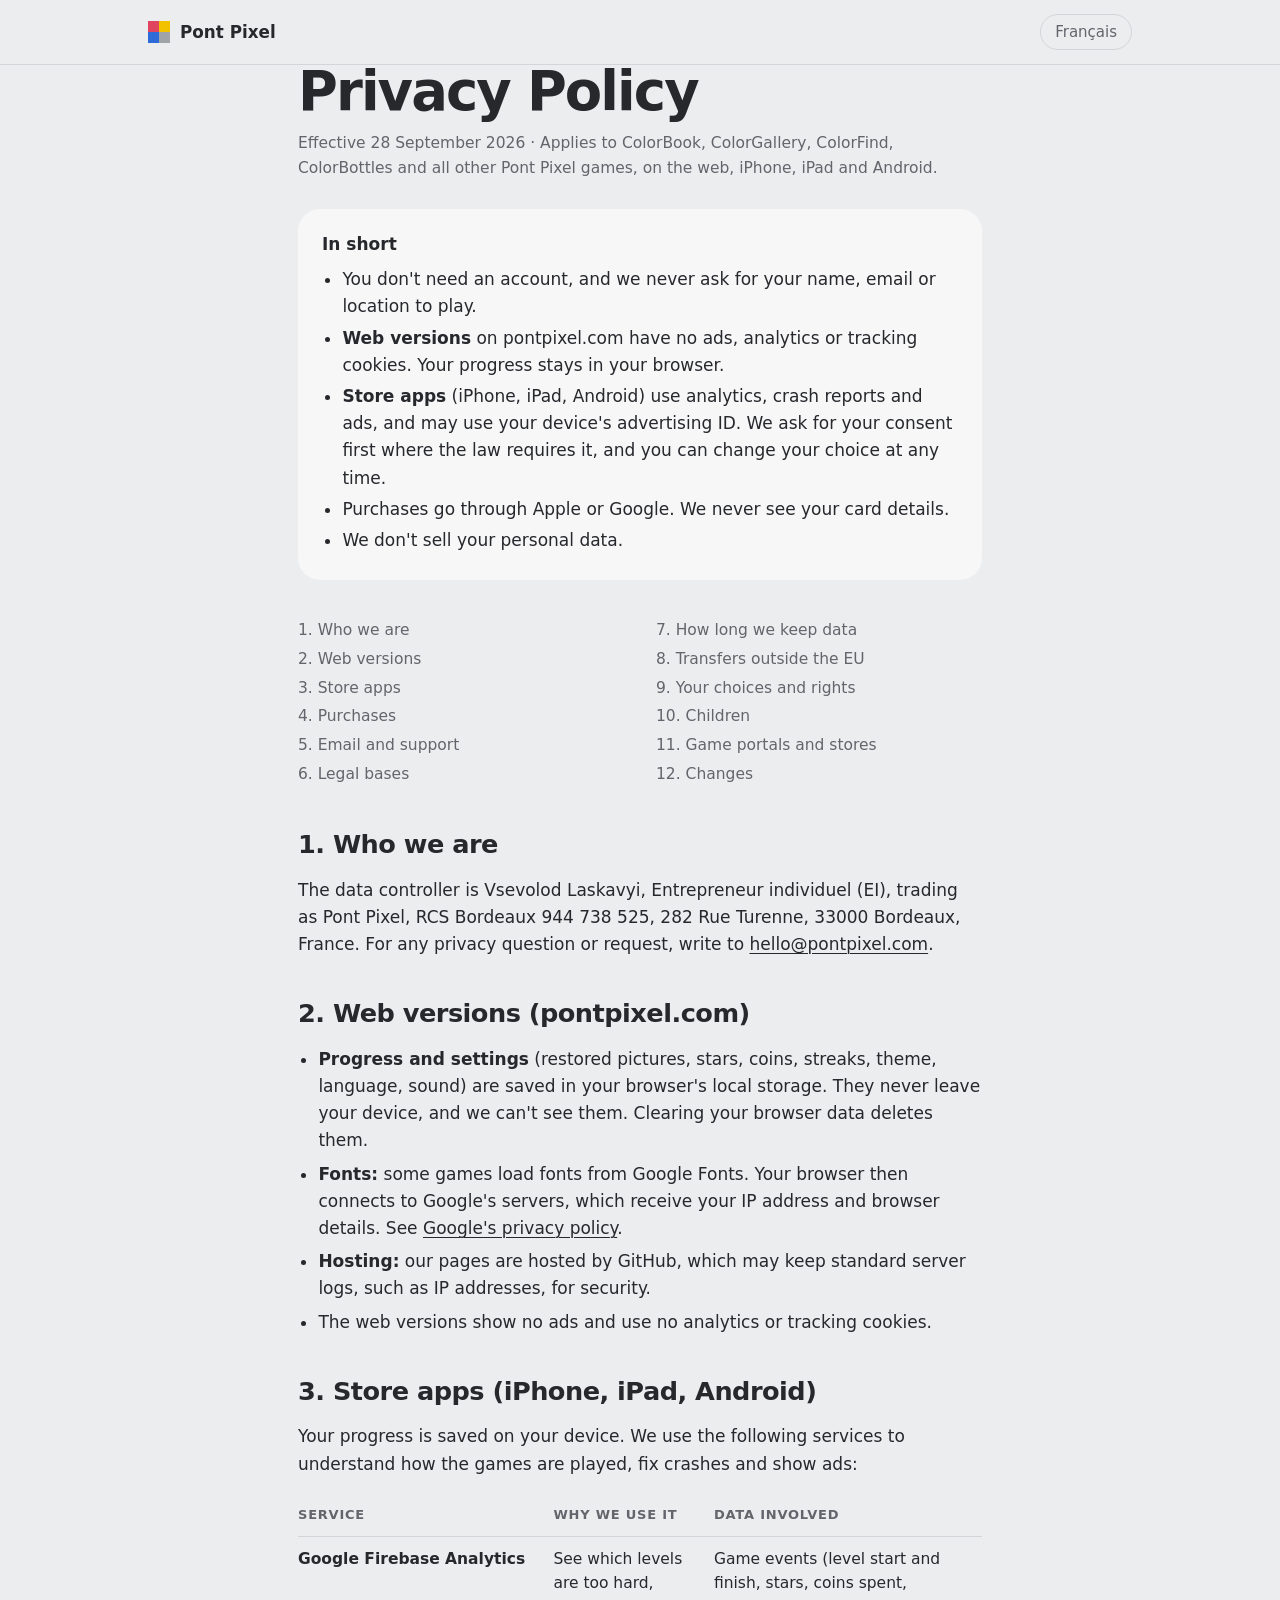
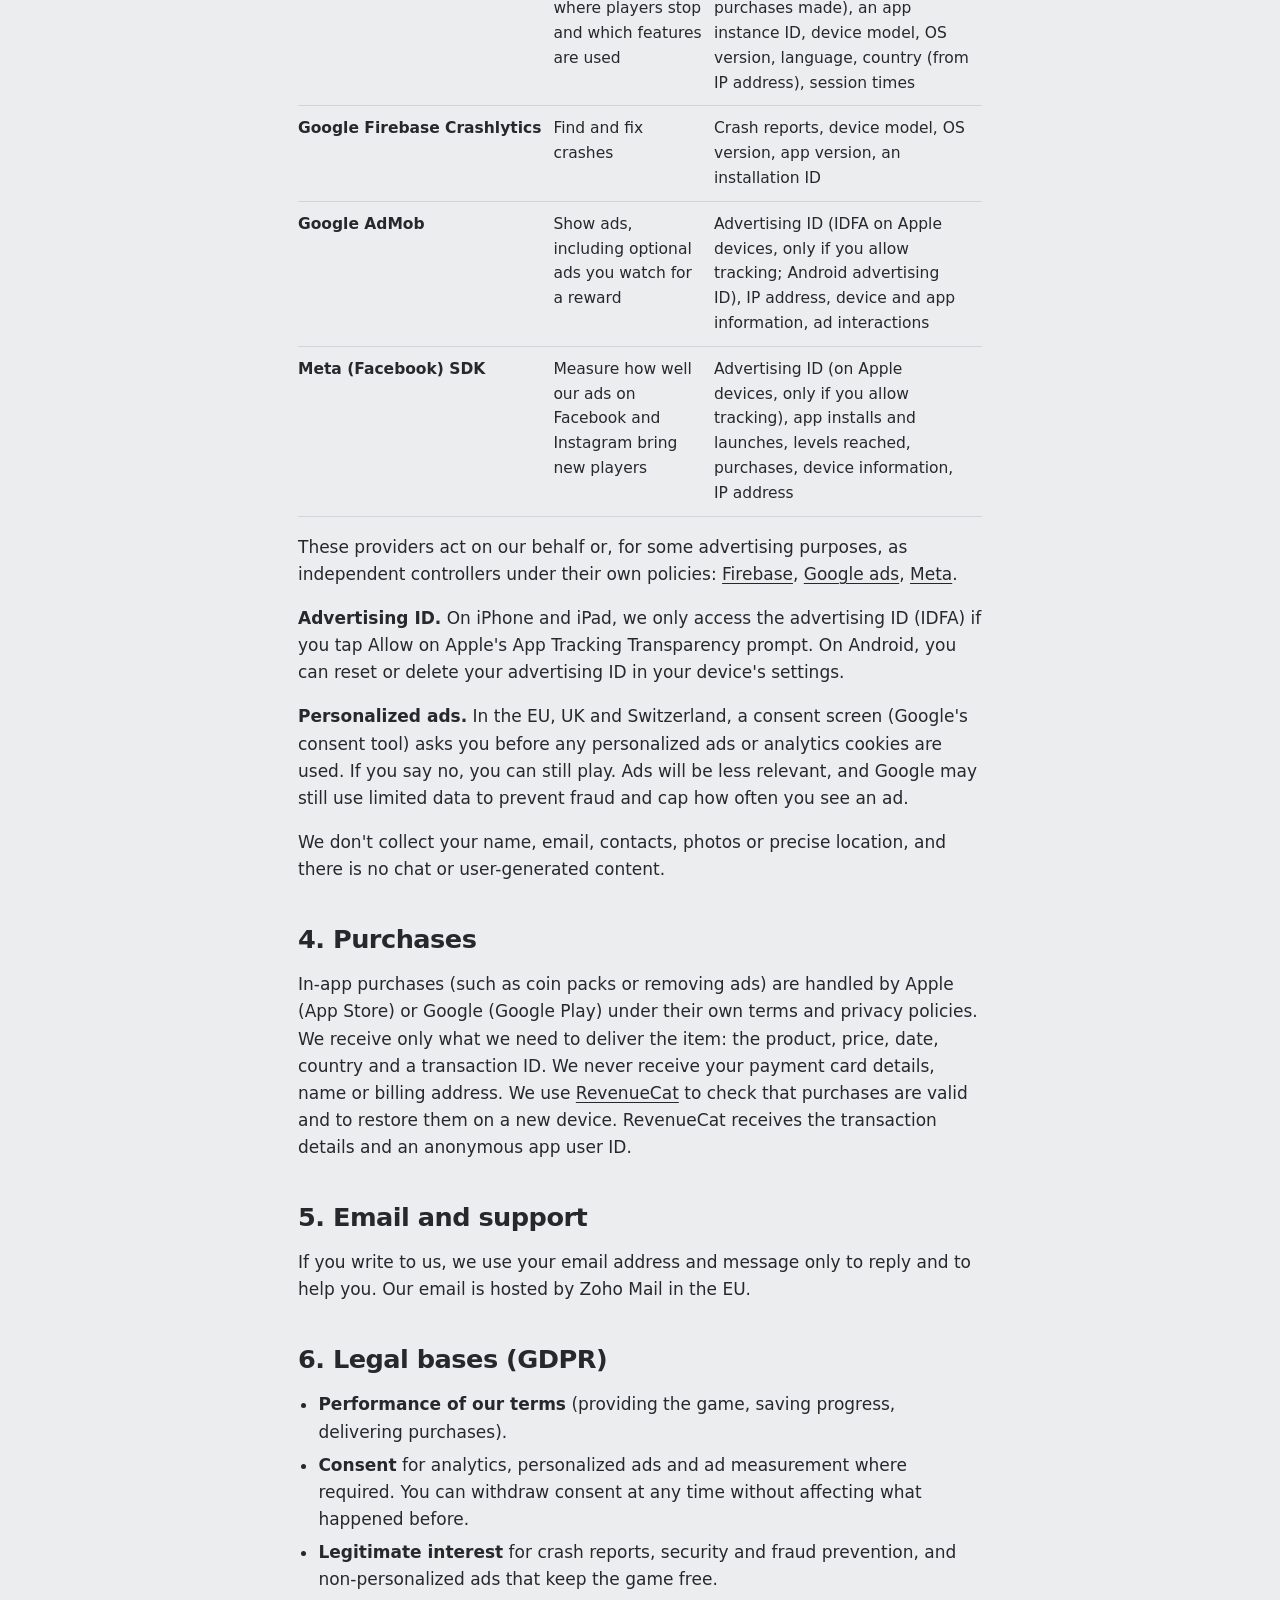
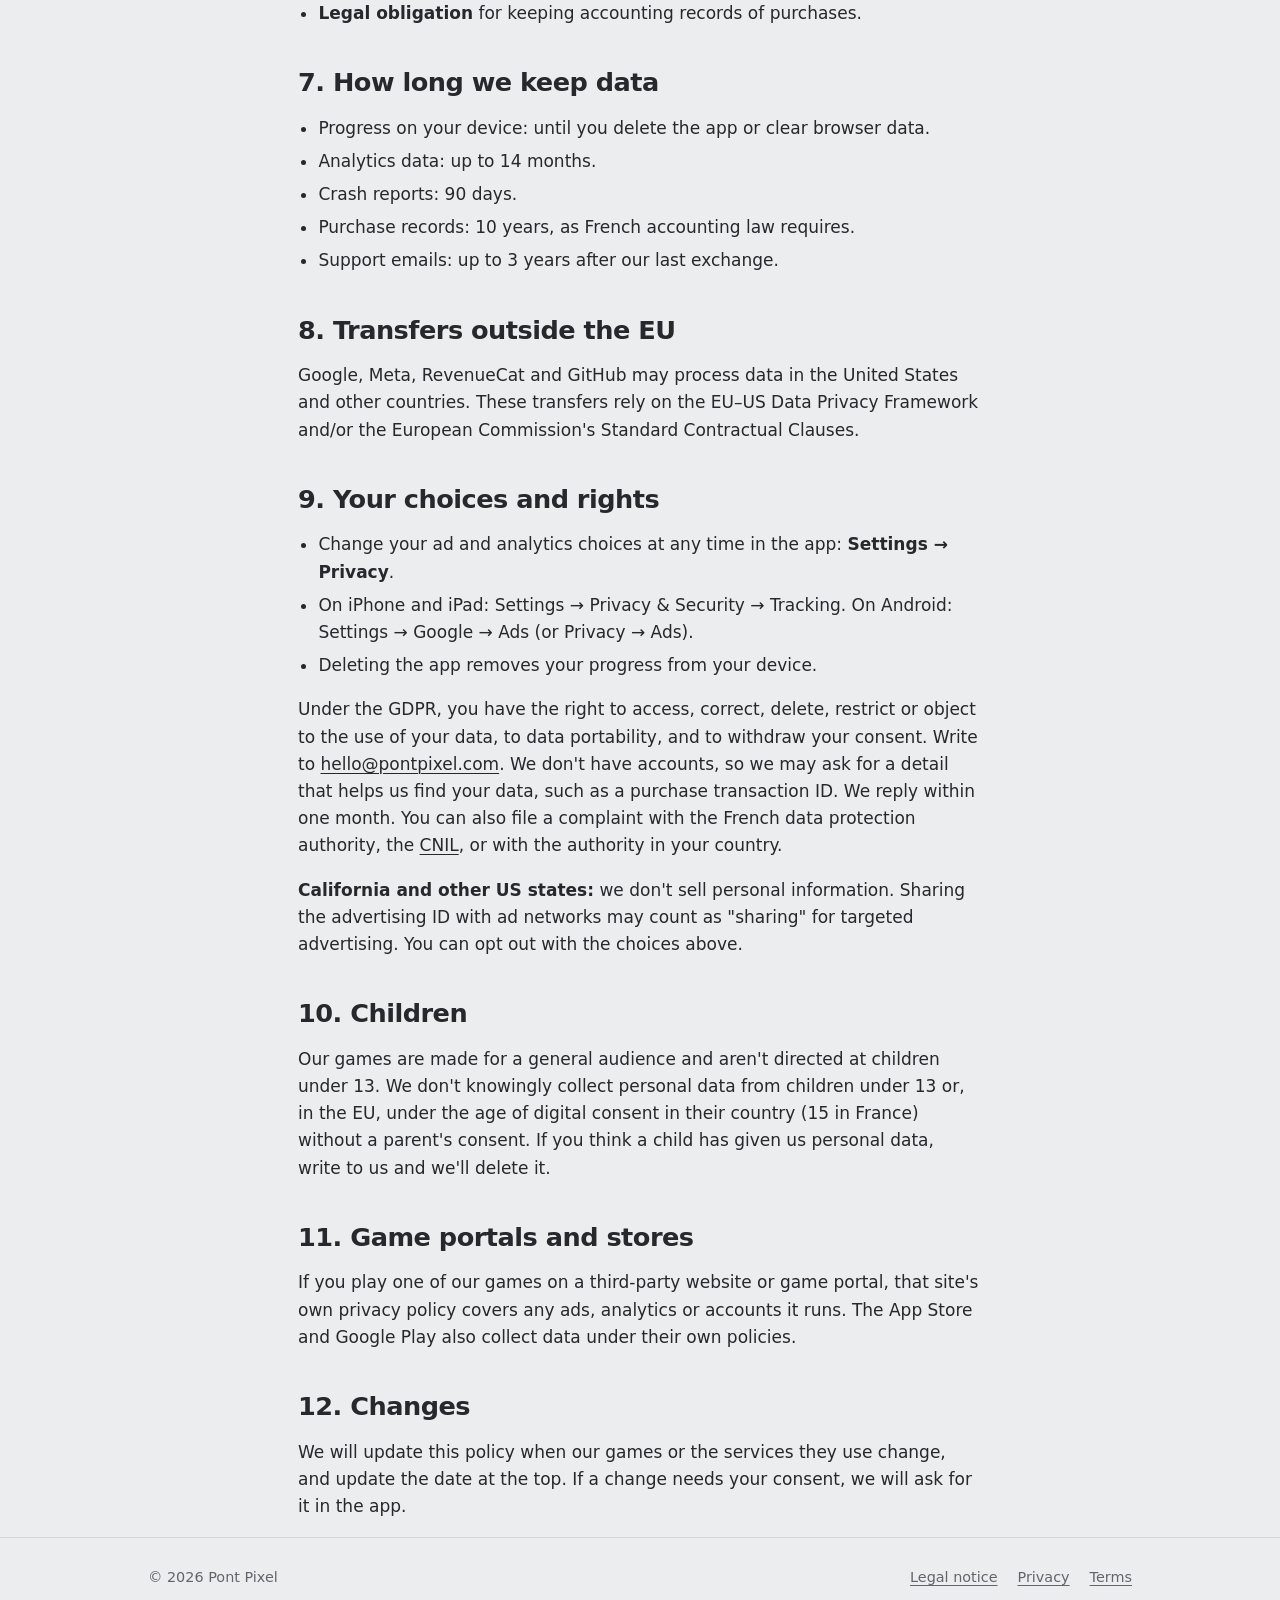
==== privacy/index.html @ 94d05a64 "Add game privacy policy and terms of use (EN + FR), link them from the home page Co-Authored-By: Cla" ====
<!doctype html>
<html lang="en">
<head>
<meta charset="utf-8">
<meta name="viewport" content="width=device-width, initial-scale=1, viewport-fit=cover">
<title>Privacy Policy · Pont Pixel</title>
<meta name="description" content="Privacy policy for Pont Pixel games: ColorBook, ColorGallery, ColorFind and ColorBottles, on the web, iPhone and Android.">
<link rel="canonical" href="https://pontpixel.com/privacy/">
<link rel="alternate" hreflang="en" href="https://pontpixel.com/privacy/">
<link rel="alternate" hreflang="fr" href="https://pontpixel.com/fr/confidentialite/">
<link rel="icon" href="data:image/svg+xml,%3Csvg xmlns='http://www.w3.org/2000/svg' viewBox='0 0 16 16'%3E%3Crect width='8' height='8' fill='%23E0445E'/%3E%3Crect x='8' width='8' height='8' fill='%23F2C200'/%3E%3Crect y='8' width='8' height='8' fill='%232F6BD8'/%3E%3Crect x='8' y='8' width='8' height='8' fill='%23A0A3A8'/%3E%3C/svg%3E">
<link rel="stylesheet" href="/legal.css">
</head>
<body>

<header>
  <div class="wrap">
    <a class="mark" href="/" aria-label="Pont Pixel home">
      <svg viewBox="0 0 16 16" aria-hidden="true"><rect width="8" height="8" fill="#E0445E"/><rect x="8" width="8" height="8" fill="#F2C200"/><rect y="8" width="8" height="8" fill="#2F6BD8"/><rect x="8" y="8" width="8" height="8" fill="#A0A3A8"/></svg>
      Pont Pixel
    </a>
    <a class="lang" href="/fr/confidentialite/" hreflang="fr" lang="fr">Français</a>
  </div>
</header>

<main class="wrap">
  <h1>Privacy Policy</h1>
  <p class="meta">Effective 28 September 2026 · Applies to ColorBook, ColorGallery, ColorFind, ColorBottles and all other Pont Pixel games, on the web, iPhone, iPad and Android.</p>

  <div class="summary">
    <p><b>In short</b></p>
    <ul>
      <li>You don't need an account, and we never ask for your name, email or location to play.</li>
      <li><b>Web versions</b> on pontpixel.com have no ads, analytics or tracking cookies. Your progress stays in your browser.</li>
      <li><b>Store apps</b> (iPhone, iPad, Android) use analytics, crash reports and ads, and may use your device's advertising ID. We ask for your consent first where the law requires it, and you can change your choice at any time.</li>
      <li>Purchases go through Apple or Google. We never see your card details.</li>
      <li>We don't sell your personal data.</li>
    </ul>
  </div>

  <nav class="toc" aria-label="Contents">
    <a href="#who">1. Who we are</a>
    <a href="#web">2. Web versions</a>
    <a href="#apps">3. Store apps</a>
    <a href="#purchases">4. Purchases</a>
    <a href="#support">5. Email and support</a>
    <a href="#bases">6. Legal bases</a>
    <a href="#retention">7. How long we keep data</a>
    <a href="#transfers">8. Transfers outside the EU</a>
    <a href="#choices">9. Your choices and rights</a>
    <a href="#children">10. Children</a>
    <a href="#portals">11. Game portals and stores</a>
    <a href="#changes">12. Changes</a>
  </nav>

  <h2 id="who">1. Who we are</h2>
  <p>The data controller is Vsevolod Laskavyi, Entrepreneur individuel (EI), trading as Pont Pixel, RCS Bordeaux 944 738 525, 282 Rue Turenne, 33000 Bordeaux, France. For any privacy question or request, write to <a href="mailto:hello@pontpixel.com">hello@pontpixel.com</a>.</p>

  <h2 id="web">2. Web versions (pontpixel.com)</h2>
  <ul>
    <li><b>Progress and settings</b> (restored pictures, stars, coins, streaks, theme, language, sound) are saved in your browser's local storage. They never leave your device, and we can't see them. Clearing your browser data deletes them.</li>
    <li><b>Fonts:</b> some games load fonts from Google Fonts. Your browser then connects to Google's servers, which receive your IP address and browser details. See <a href="https://policies.google.com/privacy">Google's privacy policy</a>.</li>
    <li><b>Hosting:</b> our pages are hosted by GitHub, which may keep standard server logs, such as IP addresses, for security.</li>
    <li>The web versions show no ads and use no analytics or tracking cookies.</li>
  </ul>

  <h2 id="apps">3. Store apps (iPhone, iPad, Android)</h2>
  <p>Your progress is saved on your device. We use the following services to understand how the games are played, fix crashes and show ads:</p>
  <div class="table"><table>
    <thead><tr><th>Service</th><th>Why we use it</th><th>Data involved</th></tr></thead>
    <tbody>
      <tr><td>Google Firebase Analytics</td><td>See which levels are too hard, where players stop and which features are used</td><td>Game events (level start and finish, stars, coins spent, purchases made), an app instance ID, device model, OS version, language, country (from IP address), session times</td></tr>
      <tr><td>Google Firebase Crashlytics</td><td>Find and fix crashes</td><td>Crash reports, device model, OS version, app version, an installation ID</td></tr>
      <tr><td>Google AdMob</td><td>Show ads, including optional ads you watch for a reward</td><td>Advertising ID (IDFA on Apple devices, only if you allow tracking; Android advertising ID), IP address, device and app information, ad interactions</td></tr>
      <tr><td>Meta (Facebook) SDK</td><td>Measure how well our ads on Facebook and Instagram bring new players</td><td>Advertising ID (on Apple devices, only if you allow tracking), app installs and launches, levels reached, purchases, device information, IP address</td></tr>
    </tbody>
  </table></div>
  <p>These providers act on our behalf or, for some advertising purposes, as independent controllers under their own policies: <a href="https://firebase.google.com/support/privacy">Firebase</a>, <a href="https://policies.google.com/technologies/ads">Google ads</a>, <a href="https://www.facebook.com/privacy/policy/">Meta</a>.</p>
  <p><b>Advertising ID.</b> On iPhone and iPad, we only access the advertising ID (IDFA) if you tap Allow on Apple's App Tracking Transparency prompt. On Android, you can reset or delete your advertising ID in your device's settings.</p>
  <p><b>Personalized ads.</b> In the EU, UK and Switzerland, a consent screen (Google's consent tool) asks you before any personalized ads or analytics cookies are used. If you say no, you can still play. Ads will be less relevant, and Google may still use limited data to prevent fraud and cap how often you see an ad.</p>
  <p>We don't collect your name, email, contacts, photos or precise location, and there is no chat or user-generated content.</p>

  <h2 id="purchases">4. Purchases</h2>
  <p>In-app purchases (such as coin packs or removing ads) are handled by Apple (App Store) or Google (Google Play) under their own terms and privacy policies. We receive only what we need to deliver the item: the product, price, date, country and a transaction ID. We never receive your payment card details, name or billing address. We use <a href="https://www.revenuecat.com/privacy">RevenueCat</a> to check that purchases are valid and to restore them on a new device. RevenueCat receives the transaction details and an anonymous app user ID.</p>

  <h2 id="support">5. Email and support</h2>
  <p>If you write to us, we use your email address and message only to reply and to help you. Our email is hosted by Zoho Mail in the EU.</p>

  <h2 id="bases">6. Legal bases (GDPR)</h2>
  <ul>
    <li><b>Performance of our terms</b> (providing the game, saving progress, delivering purchases).</li>
    <li><b>Consent</b> for analytics, personalized ads and ad measurement where required. You can withdraw consent at any time without affecting what happened before.</li>
    <li><b>Legitimate interest</b> for crash reports, security and fraud prevention, and non-personalized ads that keep the game free.</li>
    <li><b>Legal obligation</b> for keeping accounting records of purchases.</li>
  </ul>

  <h2 id="retention">7. How long we keep data</h2>
  <ul>
    <li>Progress on your device: until you delete the app or clear browser data.</li>
    <li>Analytics data: up to 14 months.</li>
    <li>Crash reports: 90 days.</li>
    <li>Purchase records: 10 years, as French accounting law requires.</li>
    <li>Support emails: up to 3 years after our last exchange.</li>
  </ul>

  <h2 id="transfers">8. Transfers outside the EU</h2>
  <p>Google, Meta, RevenueCat and GitHub may process data in the United States and other countries. These transfers rely on the EU–US Data Privacy Framework and/or the European Commission's Standard Contractual Clauses.</p>

  <h2 id="choices">9. Your choices and rights</h2>
  <ul>
    <li>Change your ad and analytics choices at any time in the app: <b>Settings → Privacy</b>.</li>
    <li>On iPhone and iPad: Settings → Privacy &amp; Security → Tracking. On Android: Settings → Google → Ads (or Privacy → Ads).</li>
    <li>Deleting the app removes your progress from your device.</li>
  </ul>
  <p>Under the GDPR, you have the right to access, correct, delete, restrict or object to the use of your data, to data portability, and to withdraw your consent. Write to <a href="mailto:hello@pontpixel.com">hello@pontpixel.com</a>. We don't have accounts, so we may ask for a detail that helps us find your data, such as a purchase transaction ID. We reply within one month. You can also file a complaint with the French data protection authority, the <a href="https://www.cnil.fr/en/">CNIL</a>, or with the authority in your country.</p>
  <p><b>California and other US states:</b> we don't sell personal information. Sharing the advertising ID with ad networks may count as "sharing" for targeted advertising. You can opt out with the choices above.</p>

  <h2 id="children">10. Children</h2>
  <p>Our games are made for a general audience and aren't directed at children under 13. We don't knowingly collect personal data from children under 13 or, in the EU, under the age of digital consent in their country (15 in France) without a parent's consent. If you think a child has given us personal data, write to us and we'll delete it.</p>

  <h2 id="portals">11. Game portals and stores</h2>
  <p>If you play one of our games on a third-party website or game portal, that site's own privacy policy covers any ads, analytics or accounts it runs. The App Store and Google Play also collect data under their own policies.</p>

  <h2 id="changes">12. Changes</h2>
  <p>We will update this policy when our games or the services they use change, and update the date at the top. If a change needs your consent, we will ask for it in the app.</p>
</main>

<footer>
  <div class="wrap">
    <span>© 2026 Pont Pixel</span>
    <nav aria-label="Legal"><a href="/#mentions">Legal notice</a><a href="/privacy/">Privacy</a><a href="/terms/">Terms</a></nav>
  </div>
</footer>
</body>
</html>
---- legal.css ----
/* Shared style for the privacy policy and terms pages. Same tokens as index.html; system fonts only. */
:root{
  --bg:#ECEDEF; --panel:#F7F7F8; --ink:#26282C; --muted:#62656B; --line:#D3D5D8;
  --red:#E0445E; --yellow:#F2C200; --blue:#2F6BD8; --gray:#A0A3A8;
  color-scheme:light;
}
@media (prefers-color-scheme:dark){:root{
  --bg:#1E1F22; --panel:#26282C; --ink:#E9EAEC; --muted:#A2A5AB; --line:#3A3C41; color-scheme:dark;
}}
*,*::before,*::after{box-sizing:border-box}
html{scroll-behavior:smooth}
body{margin:0;background:var(--bg);color:var(--ink);font:400 17px/1.6 -apple-system,BlinkMacSystemFont,"Avenir Next","Segoe UI",Roboto,system-ui,sans-serif;-webkit-font-smoothing:antialiased}
a{color:inherit;text-decoration-thickness:1px;text-underline-offset:3px}
a:hover{color:var(--red)}
:focus-visible{outline:3px solid var(--blue);outline-offset:3px;border-radius:2px}
.wrap{max-width:780px;margin:0 auto;padding:0 clamp(16px,5vw,48px)}

header{border-bottom:1px solid var(--line)}
header .wrap{display:flex;align-items:center;justify-content:space-between;height:64px;max-width:1080px}
.mark{display:inline-flex;align-items:center;gap:10px;font-weight:650;font-size:1.05rem;text-decoration:none}
.mark svg{width:22px;height:22px}
.lang{font-size:15px;color:var(--muted);text-decoration:none;border:1.5px solid var(--line);border-radius:999px;padding:5px 14px}
.lang:hover{color:var(--ink);border-color:var(--ink)}

main{padding:48px 0 64px}
h1{font-size:clamp(2.2rem,6vw,3.4rem);line-height:1;letter-spacing:-.035em;font-weight:800;margin:0 0 12px}
.meta{color:var(--muted);margin:0 0 28px;font-size:15.5px}
.summary{background:var(--panel);border-radius:22px;padding:22px 24px;margin:0 0 36px}
.summary p{margin:0 0 8px}.summary ul{margin:0;padding-left:1.2em}.summary li{margin:4px 0}
h2{font-size:clamp(1.3rem,3vw,1.6rem);letter-spacing:-.02em;line-height:1.2;margin:40px 0 10px;font-weight:750;scroll-margin-top:16px}
h3{font-size:1.05rem;margin:24px 0 6px}
p,li{max-width:70ch}
ul{padding-left:1.2em}li{margin:6px 0}
.table{overflow-x:auto;margin:14px 0}
table{border-collapse:collapse;width:100%;font-size:15.5px}
th,td{text-align:left;vertical-align:top;padding:10px 12px 10px 0;border-bottom:1px solid var(--line)}
th{font-size:13px;font-weight:650;letter-spacing:.06em;text-transform:uppercase;color:var(--muted)}
td:first-child{font-weight:600;white-space:nowrap}
.note{color:var(--muted);font-size:15.5px}
nav.toc{columns:2;column-gap:32px;font-size:15.5px;margin:0 0 8px}
nav.toc a{display:block;padding:2px 0;text-decoration:none;color:var(--muted)}
nav.toc a:hover{color:var(--ink)}

footer{border-top:1px solid var(--line);padding:28px 0 40px;color:var(--muted);font-size:.9rem}
footer .wrap{display:flex;flex-wrap:wrap;gap:8px 28px;justify-content:space-between;max-width:1080px}
footer nav{display:flex;flex-wrap:wrap;gap:8px 20px}

@media (max-width:600px){nav.toc{columns:1}td:first-child{white-space:normal}}
@media (prefers-reduced-motion:reduce){html{scroll-behavior:auto}}
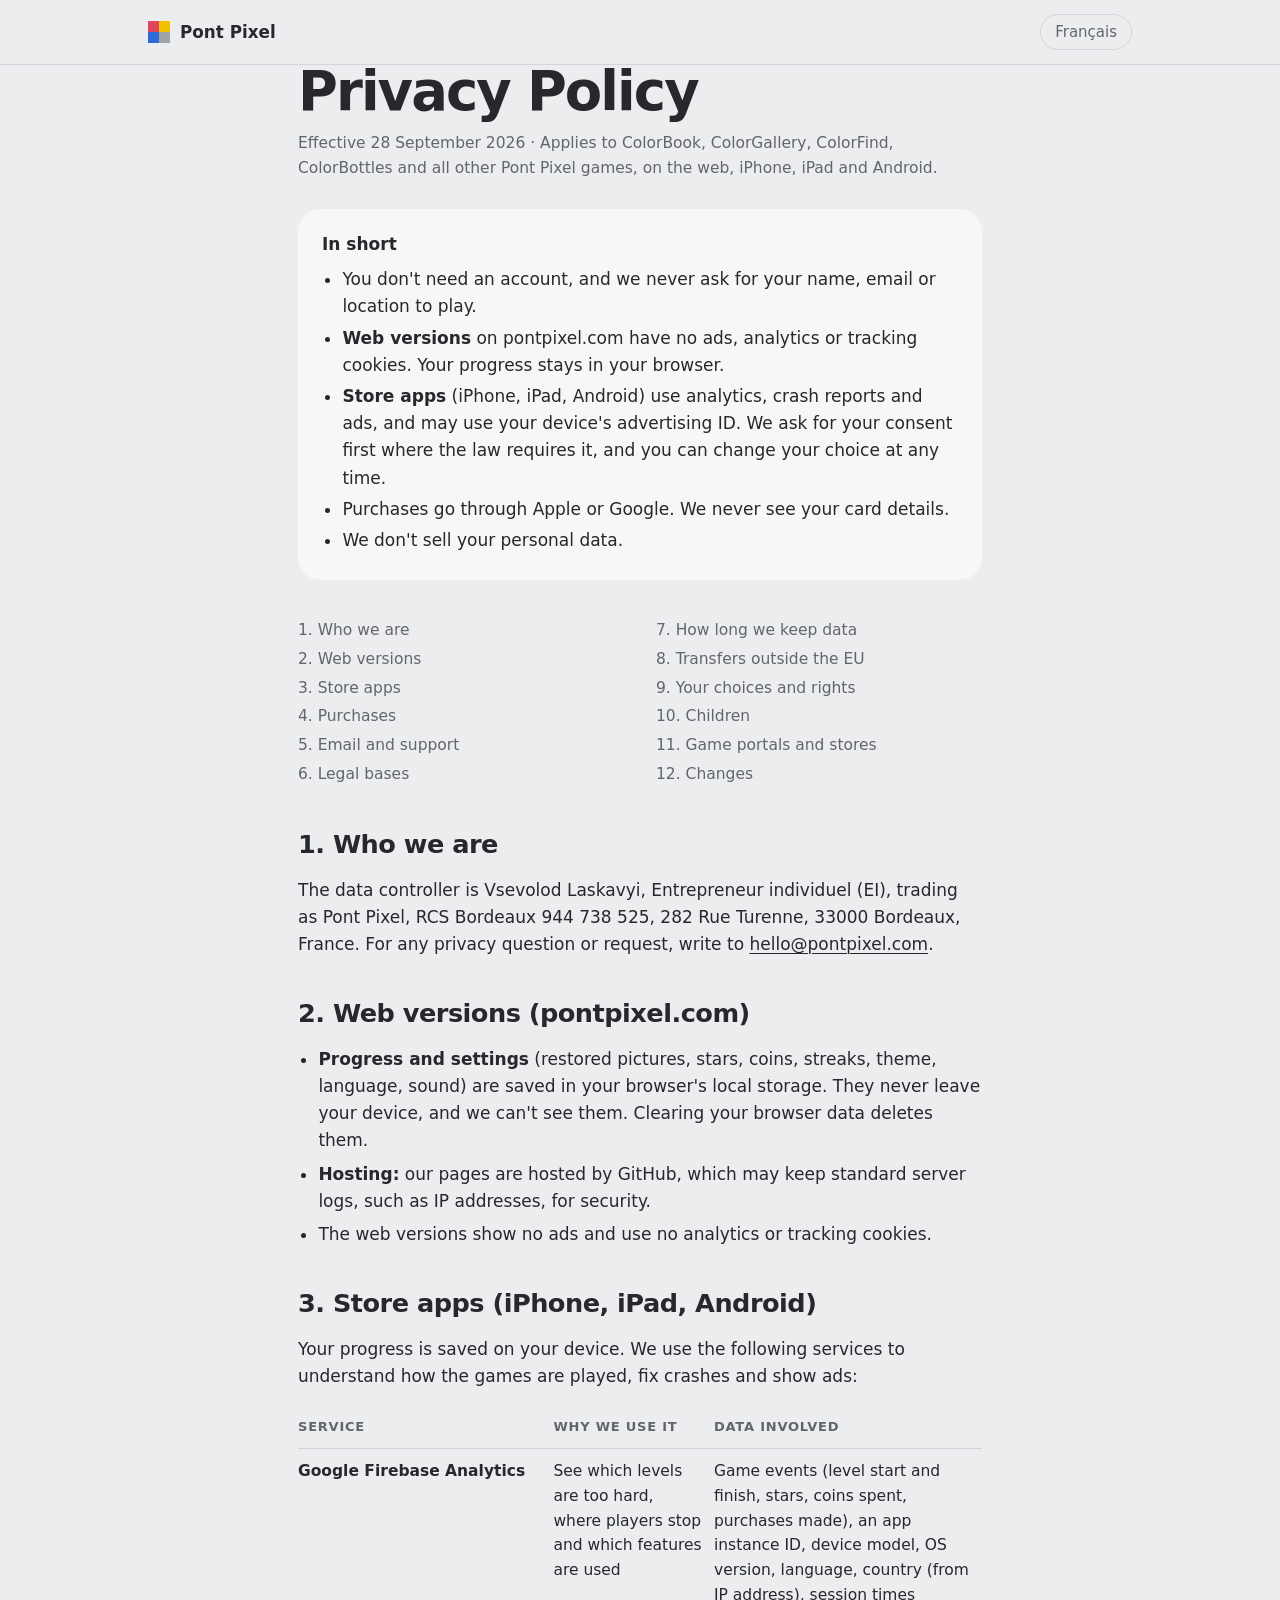
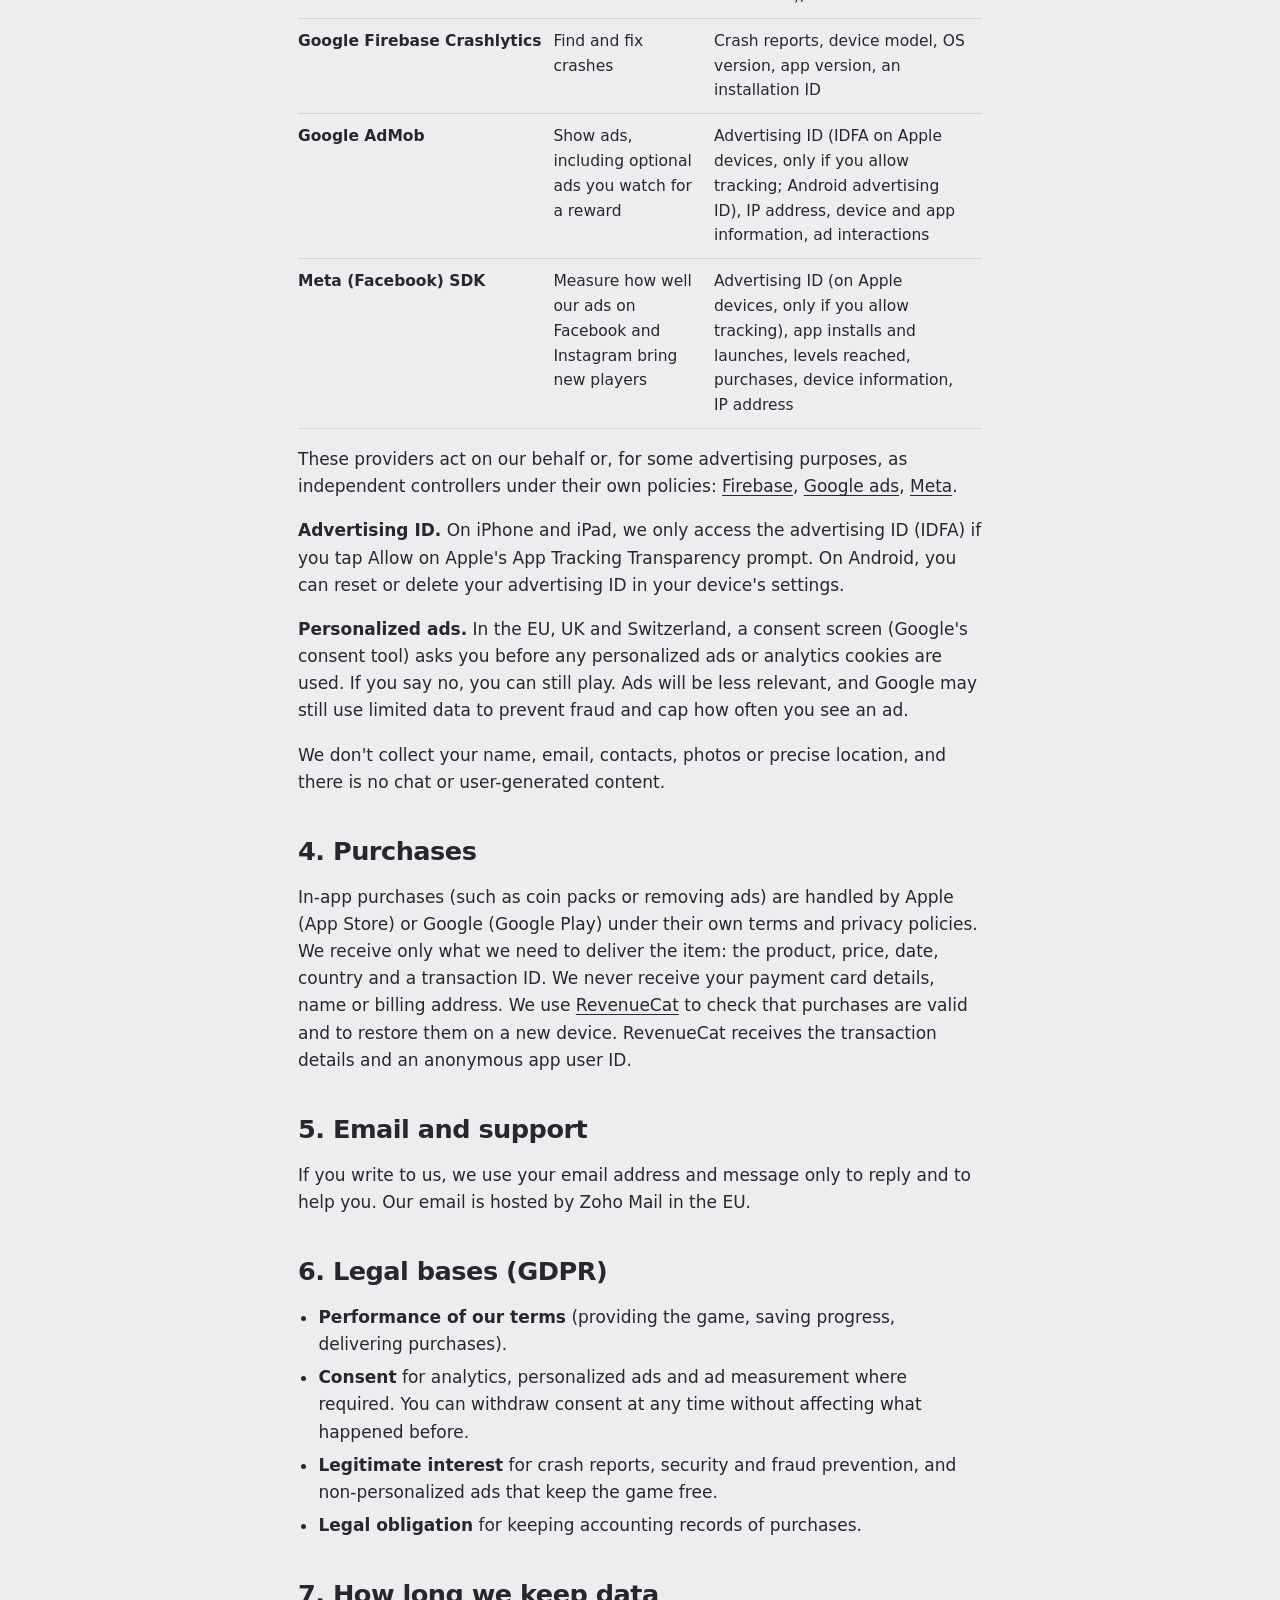
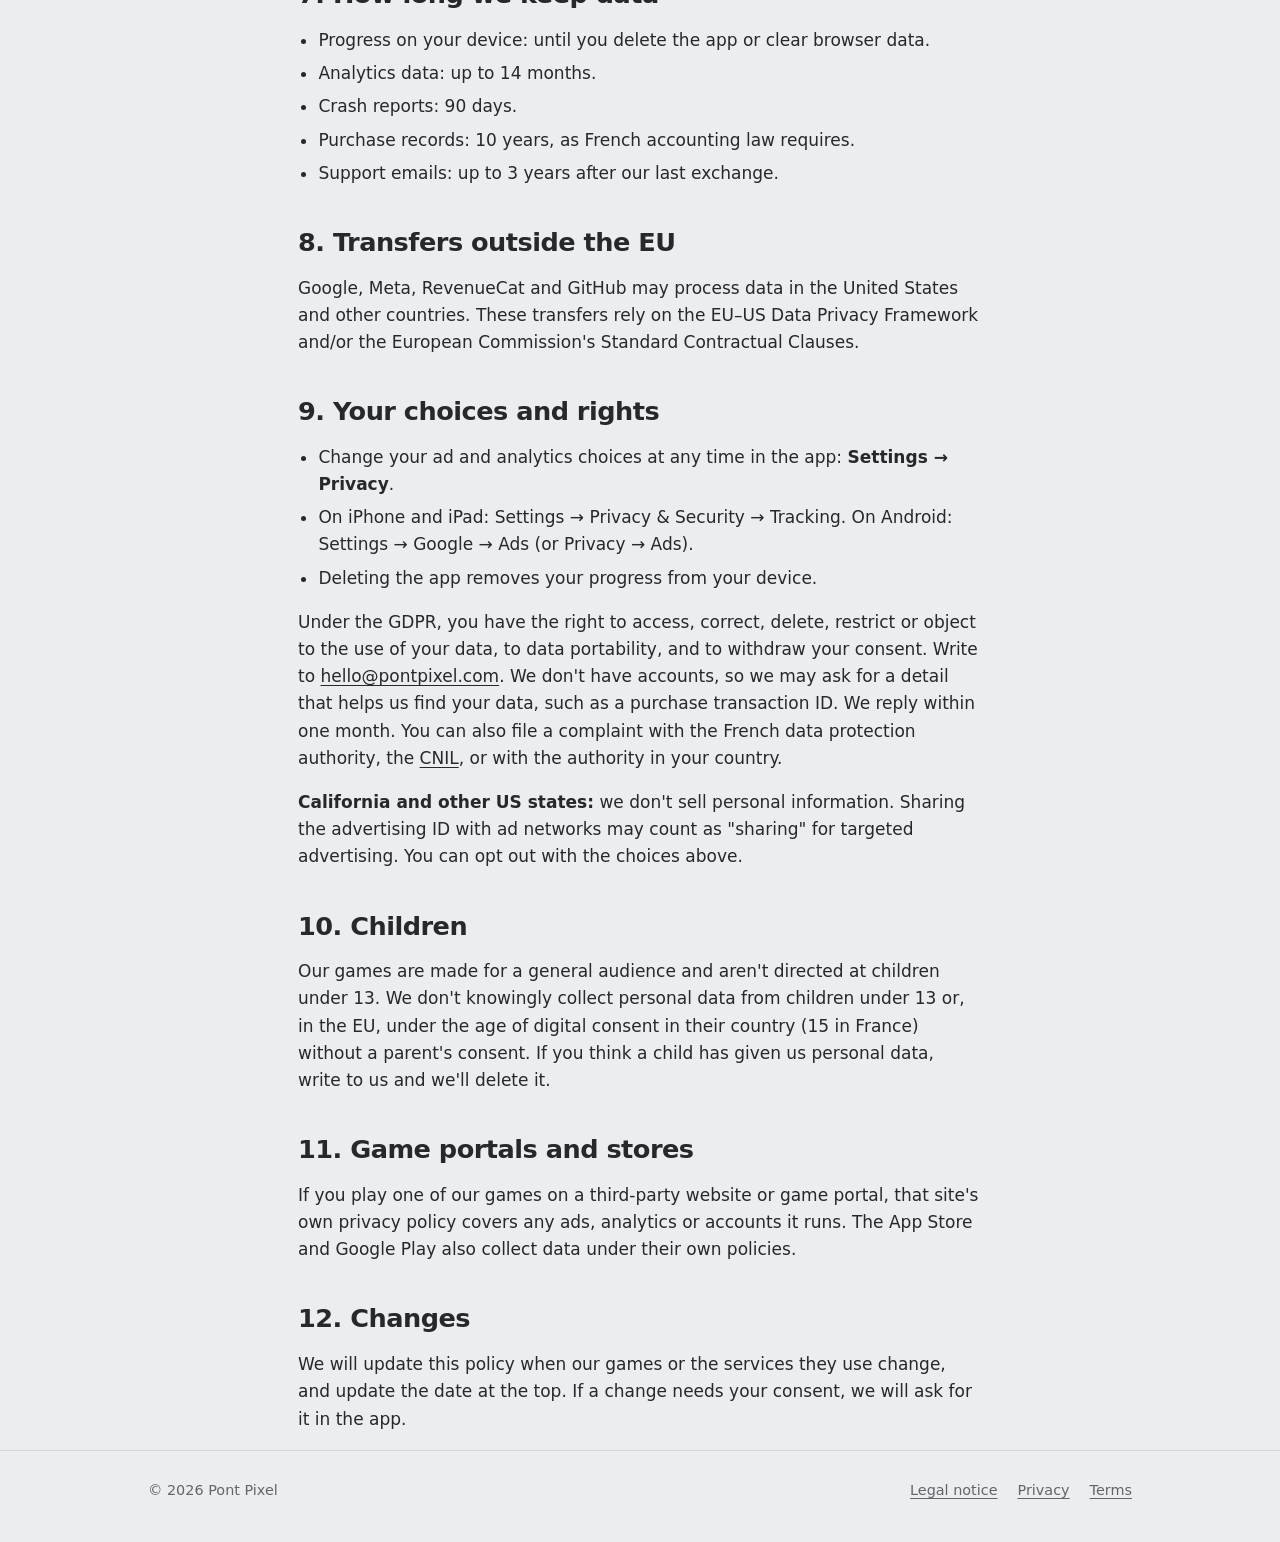
==== commit 61186dec: "Privacy: drop the Google Fonts bullet, games now self-host their fonts Co-Authored-By: Claude Opus 5" ====
--- a/privacy/index.html
+++ b/privacy/index.html
@@ -59,7 +59,6 @@
   <h2 id="web">2. Web versions (pontpixel.com)</h2>
   <ul>
     <li><b>Progress and settings</b> (restored pictures, stars, coins, streaks, theme, language, sound) are saved in your browser's local storage. They never leave your device, and we can't see them. Clearing your browser data deletes them.</li>
-    <li><b>Fonts:</b> some games load fonts from Google Fonts. Your browser then connects to Google's servers, which receive your IP address and browser details. See <a href="https://policies.google.com/privacy">Google's privacy policy</a>.</li>
     <li><b>Hosting:</b> our pages are hosted by GitHub, which may keep standard server logs, such as IP addresses, for security.</li>
     <li>The web versions show no ads and use no analytics or tracking cookies.</li>
   </ul>
